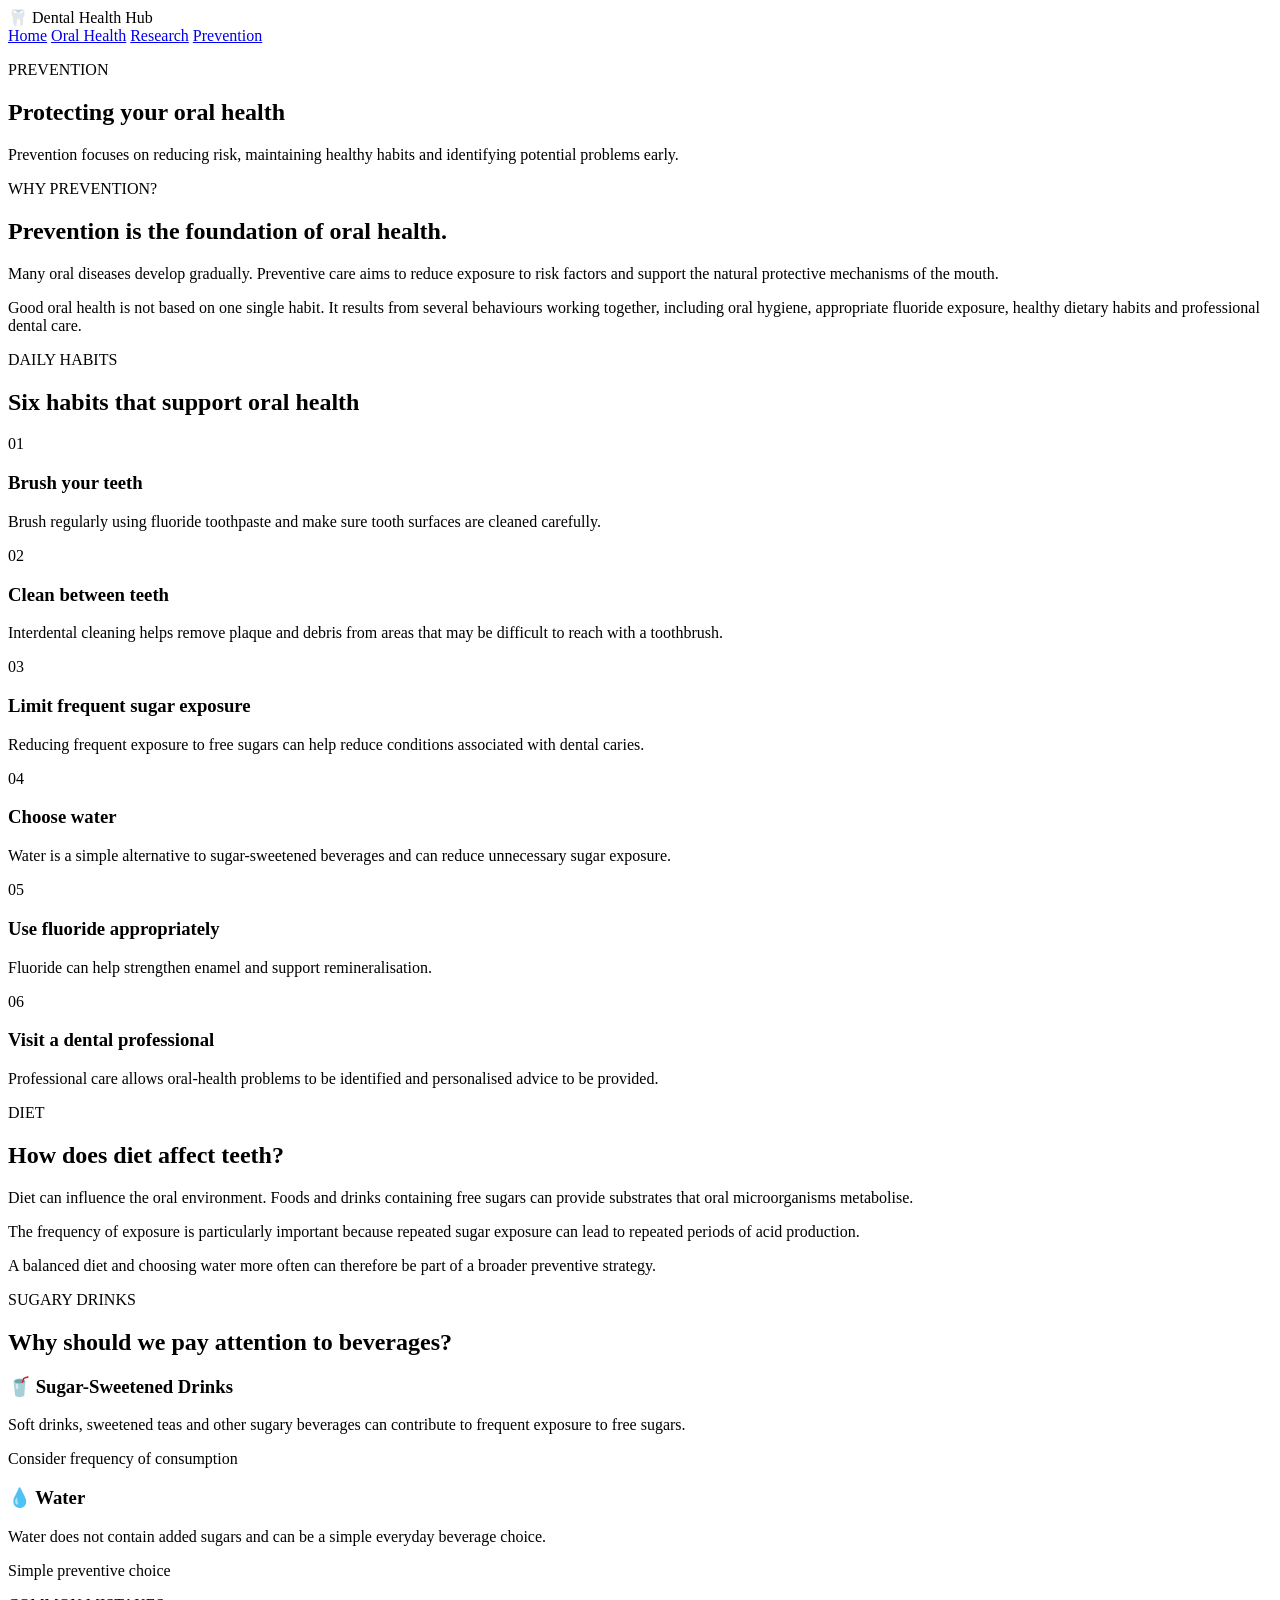
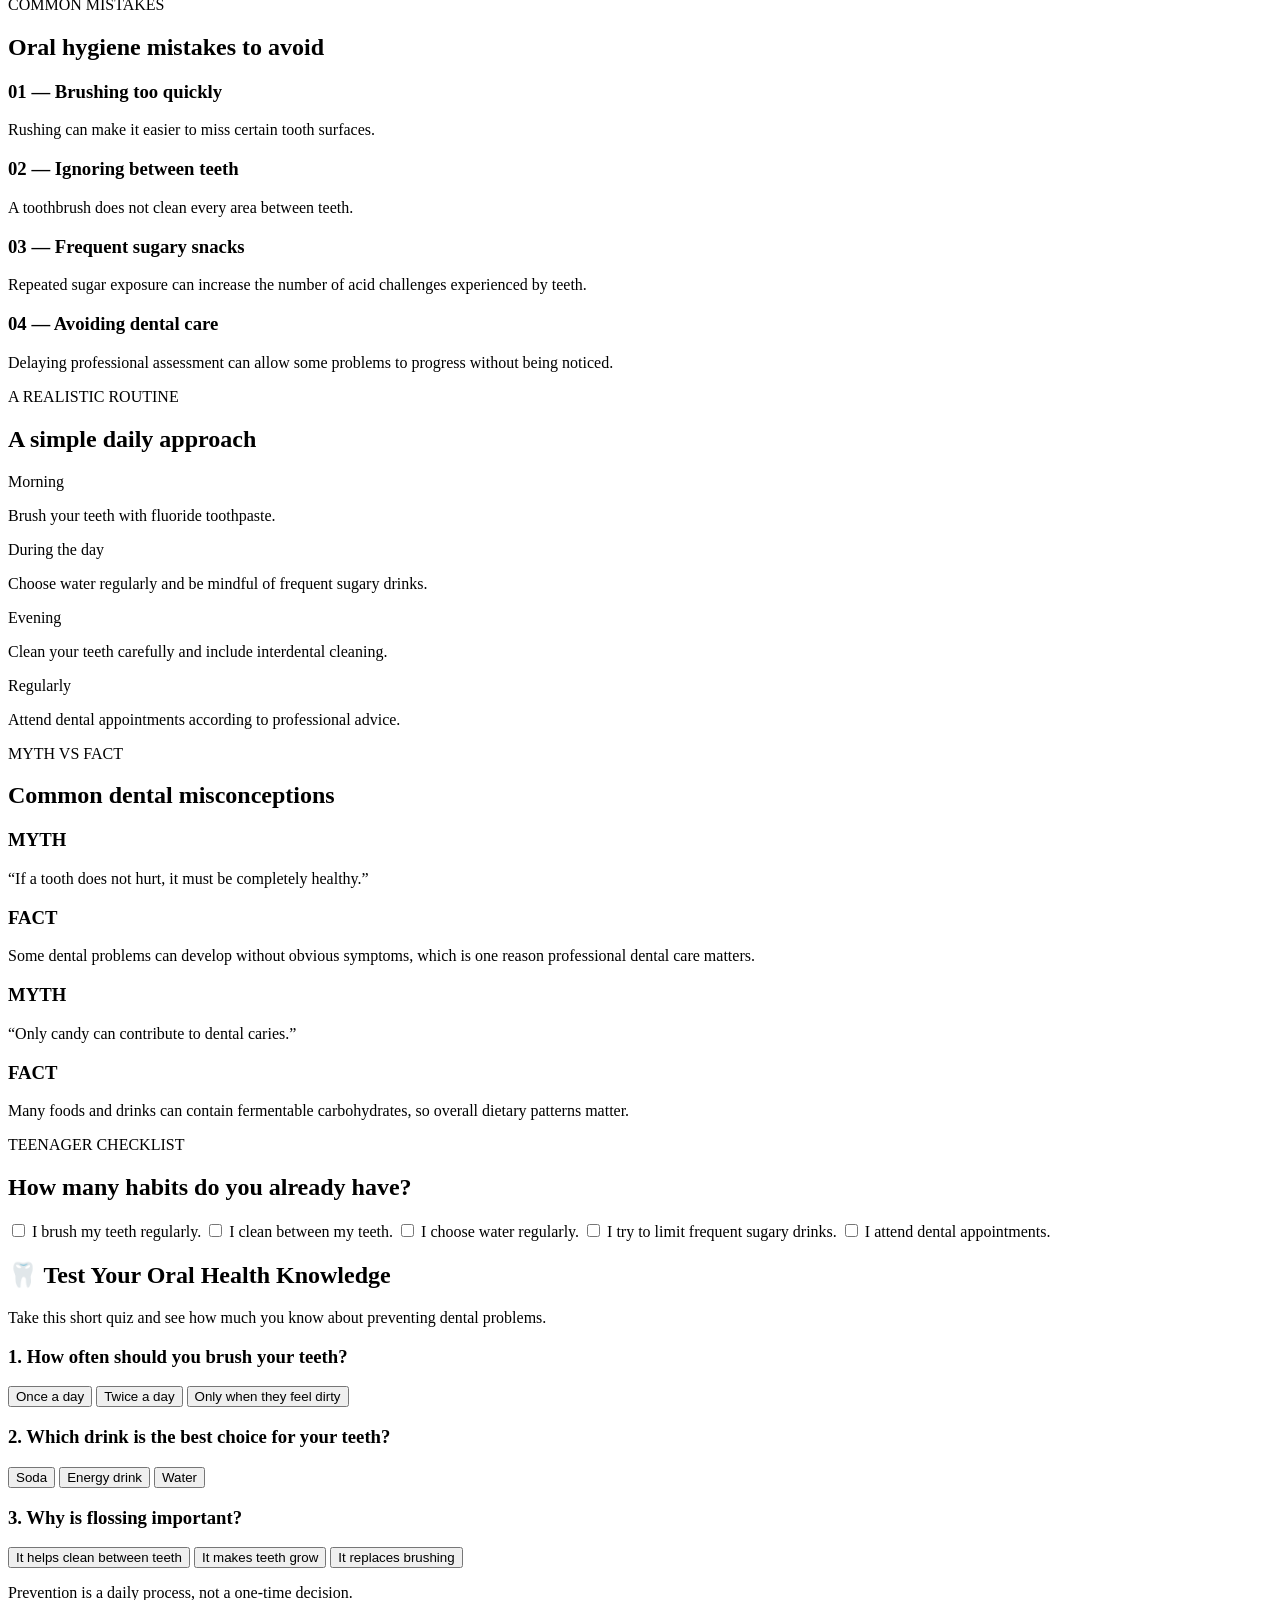
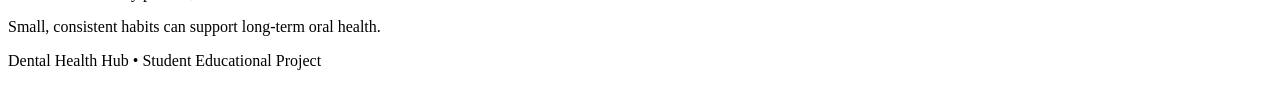
==== prevention.html @ 6875d557 "Add files via upload" ====
<!DOCTYPE html>
<html lang="en">
<head>
    <meta charset="UTF-8">
    <meta name="viewport" content="width=device-width, initial-scale=1.0">
    <title>Prevention | Dental Health Hub</title>
    <link rel="stylesheet" href="styles.css">
</head>
<body>
<header>
    <div class="logo">🦷 Dental Health Hub</div>
    <nav>
        <a href="index.html">Home</a>
        <a href="oral-health.html">Oral Health</a>
        <a href="research.html">Research</a>
        <a href="prevention.html" class="active">Prevention</a>
    </nav>
</header>
<section class="page-hero">
    <p class="small-title">PREVENTION</p>
    <h1>Protecting your oral health</h1>
    <p>
        Prevention focuses on reducing risk, maintaining healthy habits
        and identifying potential problems early.
    </p>
</section>
<section class="section">
    <p class="small-title">WHY PREVENTION?</p>
    <h2>Prevention is the foundation of oral health.</h2>
    <p class="large-text">
        Many oral diseases develop gradually. Preventive care aims to
        reduce exposure to risk factors and support the natural protective
        mechanisms of the mouth.
    </p>
    <p class="large-text">
        Good oral health is not based on one single habit. It results from
        several behaviours working together, including oral hygiene,
        appropriate fluoride exposure, healthy dietary habits and
        professional dental care.
    </p>
</section>
<section class="light-section">
    <p class="small-title">DAILY HABITS</p>
    <h2>Six habits that support oral health</h2>
    <div class="prevention-grid">
        <div class="prevention-card">
            <div class="big-number">01</div>
            <h3>Brush your teeth</h3>
            <p>
                Brush regularly using fluoride toothpaste and make sure
                tooth surfaces are cleaned carefully.
            </p>
        </div>
        <div class="prevention-card">
            <div class="big-number">02</div>
            <h3>Clean between teeth</h3>
            <p>
                Interdental cleaning helps remove plaque and debris from
                areas that may be difficult to reach with a toothbrush.
            </p>
        </div>
        <div class="prevention-card">
            <div class="big-number">03</div>
            <h3>Limit frequent sugar exposure</h3>
            <p>
                Reducing frequent exposure to free sugars can help reduce
                conditions associated with dental caries.
            </p>
        </div>
        <div class="prevention-card">
            <div class="big-number">04</div>
            <h3>Choose water</h3>
            <p>
                Water is a simple alternative to sugar-sweetened beverages
                and can reduce unnecessary sugar exposure.
            </p>
        </div>
        <div class="prevention-card">
            <div class="big-number">05</div>
            <h3>Use fluoride appropriately</h3>
            <p>
                Fluoride can help strengthen enamel and support
                remineralisation.
            </p>
        </div>
        <div class="prevention-card">
            <div class="big-number">06</div>
            <h3>Visit a dental professional</h3>
            <p>
                Professional care allows oral-health problems to be
                identified and personalised advice to be provided.
            </p>
        </div>
    </div>
</section>
<section class="section">
    <div class="two-column">
        <div>
            <p class="small-title">DIET</p>
            <h2>How does diet affect teeth?</h2>
        </div>
        <div>
            <p class="large-text">
                Diet can influence the oral environment. Foods and drinks
                containing free sugars can provide substrates that oral
                microorganisms metabolise.
            </p>
            <p class="large-text">
                The frequency of exposure is particularly important because
                repeated sugar exposure can lead to repeated periods of
                acid production.
            </p>
            <p class="large-text">
                A balanced diet and choosing water more often can therefore
                be part of a broader preventive strategy.
            </p>
        </div>
    </div>
</section>
<section class="light-section">
    <p class="small-title">SUGARY DRINKS</p>
    <h2>Why should we pay attention to beverages?</h2>
    <div class="drink-comparison">
        <div class="drink-card">
            <h3>🥤 Sugar-Sweetened Drinks</h3>
            <p>
                Soft drinks, sweetened teas and other sugary beverages
                can contribute to frequent exposure to free sugars.
            </p>
            <div class="risk">Consider frequency of consumption</div>
        </div>
        <div class="drink-card">
            <h3>💧 Water</h3>
            <p>
                Water does not contain added sugars and can be a simple
                everyday beverage choice.
            </p>
            <div class="safe">Simple preventive choice</div>
        </div>
    </div>
</section>
<section class="section">
    <p class="small-title">COMMON MISTAKES</p>
    <h2>Oral hygiene mistakes to avoid</h2>
    <div class="mistakes">
        <div>
            <h3>01 — Brushing too quickly</h3>
            <p>
                Rushing can make it easier to miss certain tooth surfaces.
            </p>
        </div>
        <div>
            <h3>02 — Ignoring between teeth</h3>
            <p>
                A toothbrush does not clean every area between teeth.
            </p>
        </div>
        <div>
            <h3>03 — Frequent sugary snacks</h3>
            <p>
                Repeated sugar exposure can increase the number of acid
                challenges experienced by teeth.
            </p>
        </div>
        <div>
            <h3>04 — Avoiding dental care</h3>
            <p>
                Delaying professional assessment can allow some problems
                to progress without being noticed.
            </p>
        </div>
    </div>
</section>
<section class="light-section">
    <p class="small-title">A REALISTIC ROUTINE</p>
    <h2>A simple daily approach</h2>
    <div class="routine">
        <div class="routine-item">
            <span>Morning</span>
            <p>Brush your teeth with fluoride toothpaste.</p>
        </div>
        <div class="routine-item">
            <span>During the day</span>
            <p>Choose water regularly and be mindful of frequent sugary drinks.</p>
        </div>
        <div class="routine-item">
            <span>Evening</span>
            <p>Clean your teeth carefully and include interdental cleaning.</p>
        </div>
        <div class="routine-item">
            <span>Regularly</span>
            <p>Attend dental appointments according to professional advice.</p>
        </div>
    </div>
</section>
<section class="section">
    <p class="small-title">MYTH VS FACT</p>
    <h2>Common dental misconceptions</h2>
    <div class="myth-grid">
        <div class="myth">
            <h3>MYTH</h3>
            <p>
                “If a tooth does not hurt, it must be completely healthy.”
            </p>
        </div>
        <div class="fact-box">
            <h3>FACT</h3>
            <p>
                Some dental problems can develop without obvious symptoms,
                which is one reason professional dental care matters.
            </p>
        </div>
        <div class="myth">
            <h3>MYTH</h3>
            <p>
                “Only candy can contribute to dental caries.”
            </p>
        </div>
        <div class="fact-box">
            <h3>FACT</h3>
            <p>
                Many foods and drinks can contain fermentable carbohydrates,
                so overall dietary patterns matter.
            </p>
        </div>
    </div>
</section>
<section class="checklist-section">
    <p class="small-title">TEENAGER CHECKLIST</p>
    <h2>How many habits do you already have?</h2>
    <div class="checklist">
        <label>
            <input type="checkbox">
            I brush my teeth regularly.
        </label>
        <label>
            <input type="checkbox">
            I clean between my teeth.
        </label>
        <label>
            <input type="checkbox">
            I choose water regularly.
        </label>
        <label>
            <input type="checkbox">
            I try to limit frequent sugary drinks.
        </label>
        <label>
            <input type="checkbox">
            I attend dental appointments.
        </label>
    </div>
</section>
<section class="quiz-section">
    <h2>🦷 Test Your Oral Health Knowledge</h2>
    <p>Take this short quiz and see how much you know about preventing dental problems.</p>

    <div class="quiz-question">
        <h3>1. How often should you brush your teeth?</h3>

        <button onclick="checkAnswer(1, 'wrong')">Once a day</button>
        <button onclick="checkAnswer(1, 'correct')">Twice a day</button>
        <button onclick="checkAnswer(1, 'wrong')">Only when they feel dirty</button>

        <p id="result1"></p>
    </div>

    <div class="quiz-question">
        <h3>2. Which drink is the best choice for your teeth?</h3>

        <button onclick="checkAnswer(2, 'wrong')">Soda</button>
        <button onclick="checkAnswer(2, 'wrong')">Energy drink</button>
        <button onclick="checkAnswer(2, 'correct')">Water</button>

        <p id="result2"></p>
    </div>

    <div class="quiz-question">
        <h3>3. Why is flossing important?</h3>

        <button onclick="checkAnswer(3, 'correct')">It helps clean between teeth</button>
        <button onclick="checkAnswer(3, 'wrong')">It makes teeth grow</button>
        <button onclick="checkAnswer(3, 'wrong')">It replaces brushing</button>

        <p id="result3"></p>
    </div>
</section>
<section class="quote-section">
    <div class="quote">
        Prevention is a daily process, not a one-time decision.
    </div>
    <p>
        Small, consistent habits can support long-term oral health.
    </p>
</section>
    
</section>
<footer>
    <p>Dental Health Hub • Student Educational Project</p>
</footer>
<script src="script.js"></script>
</body>
</html>
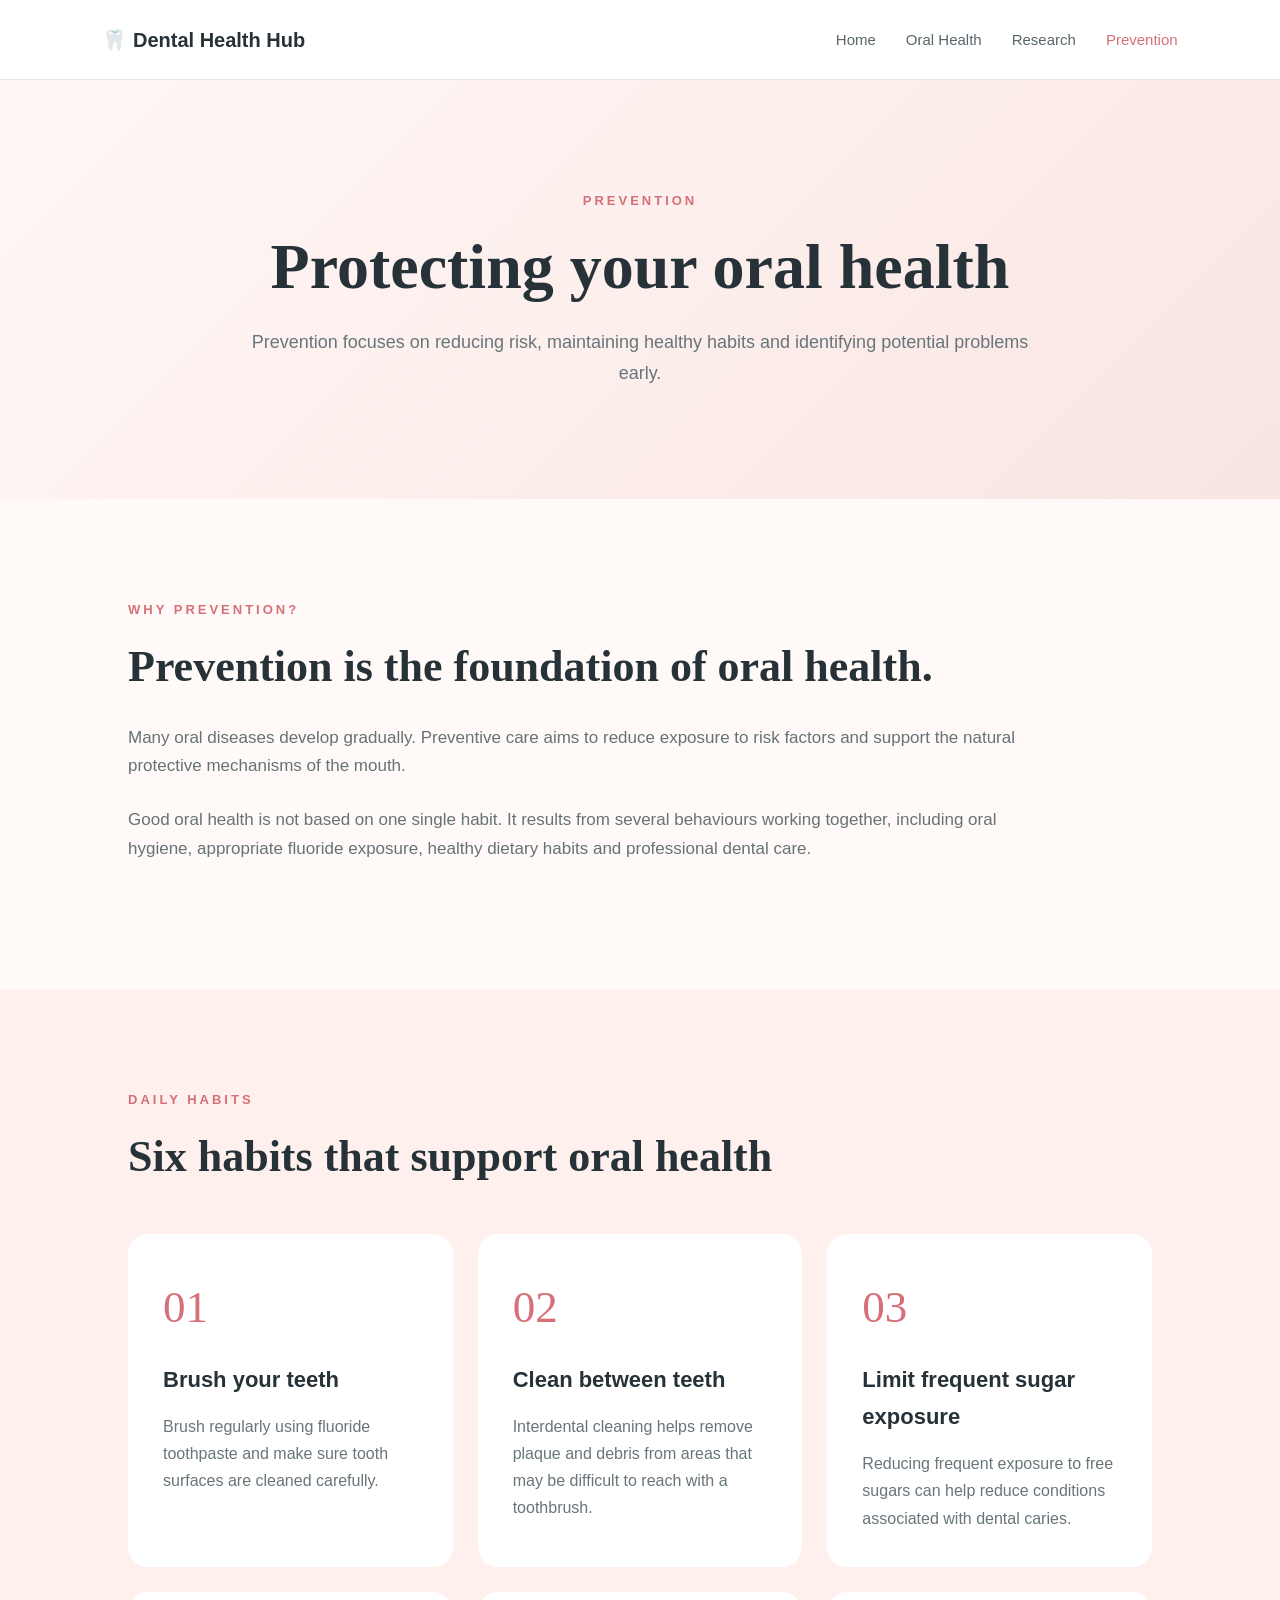
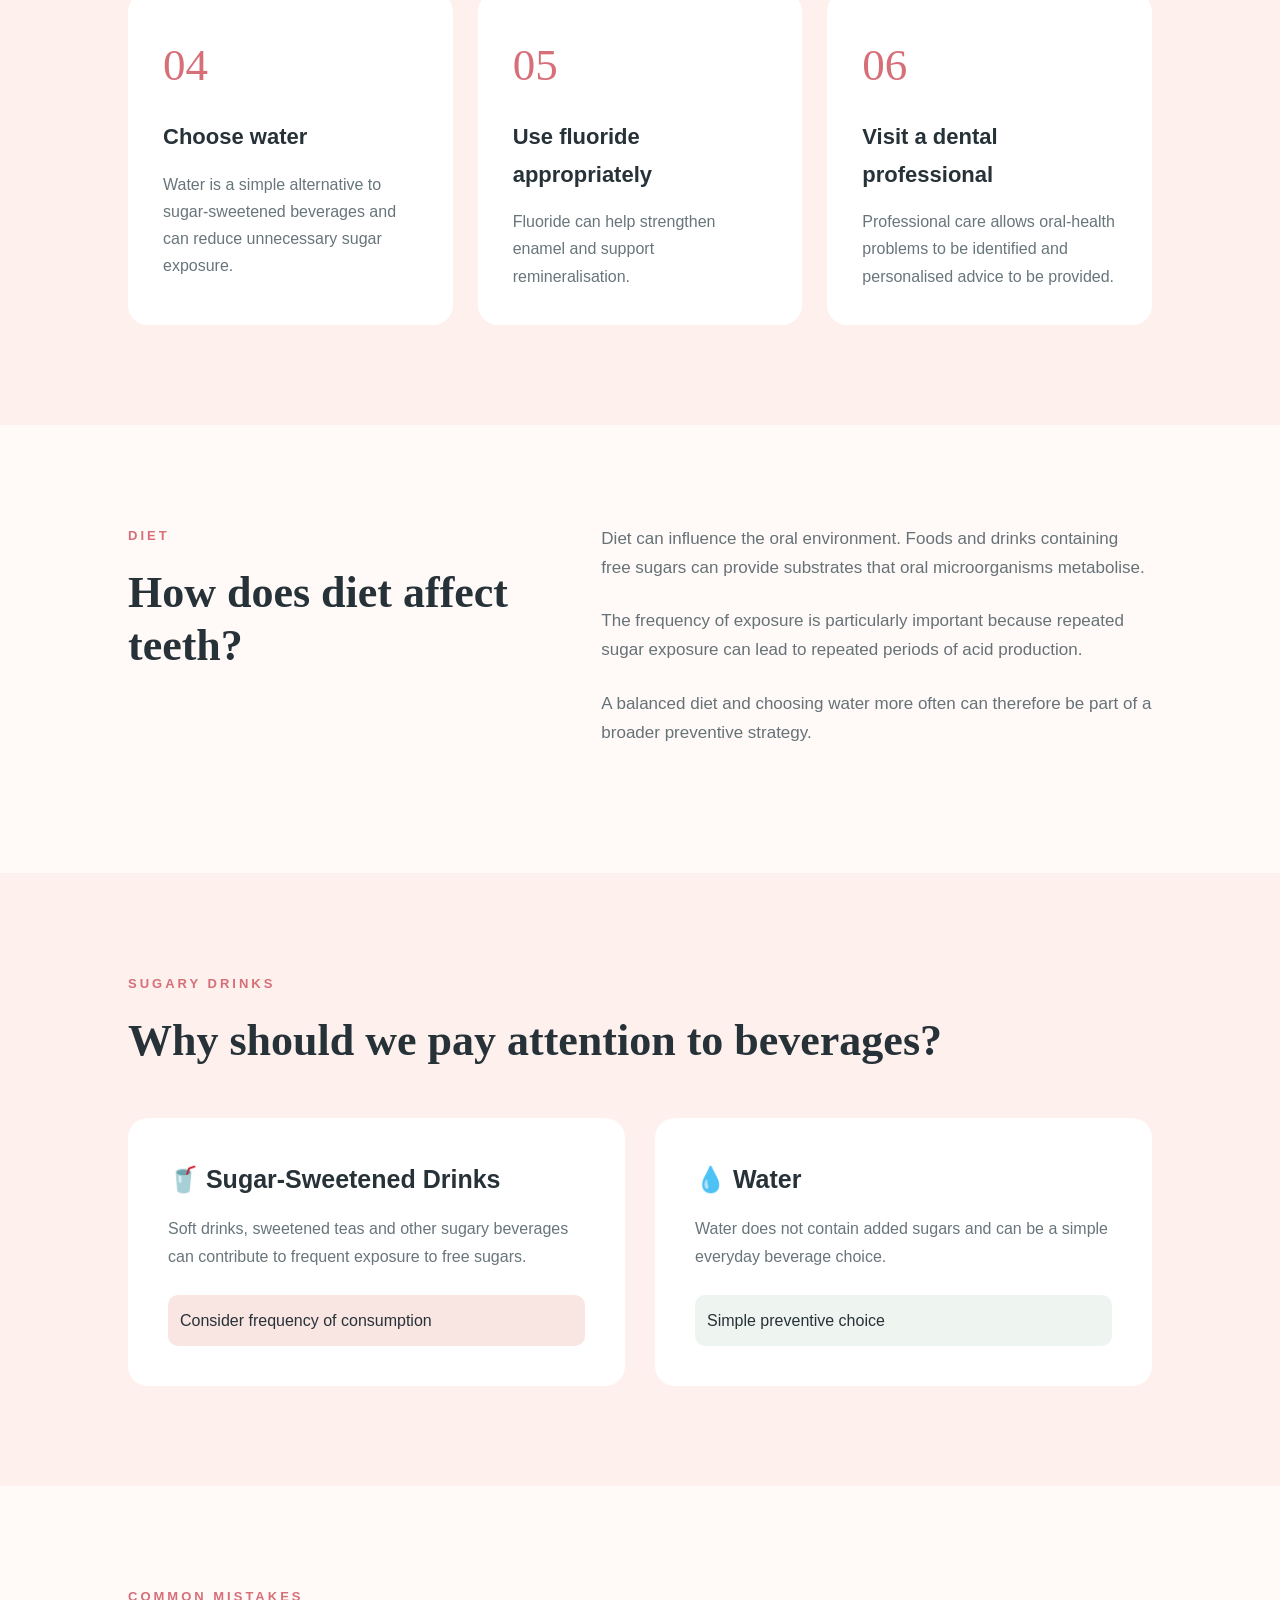
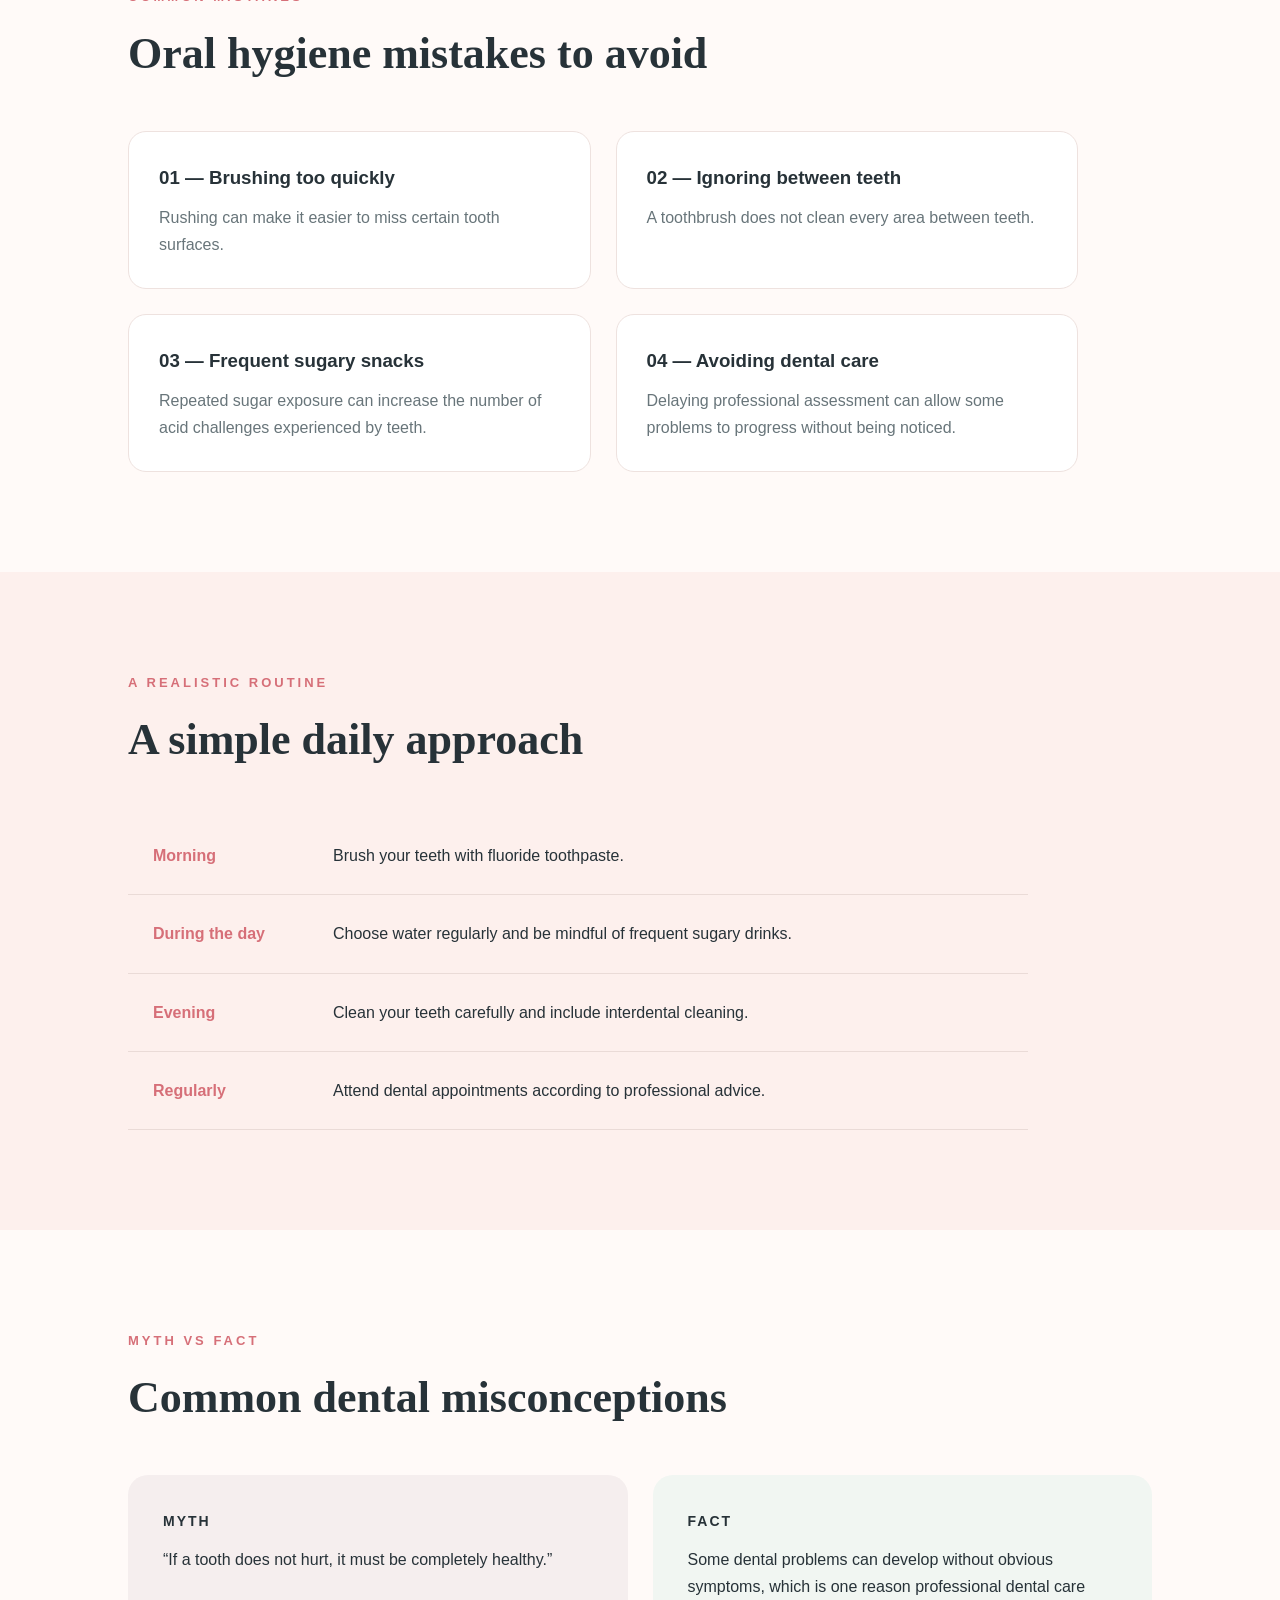
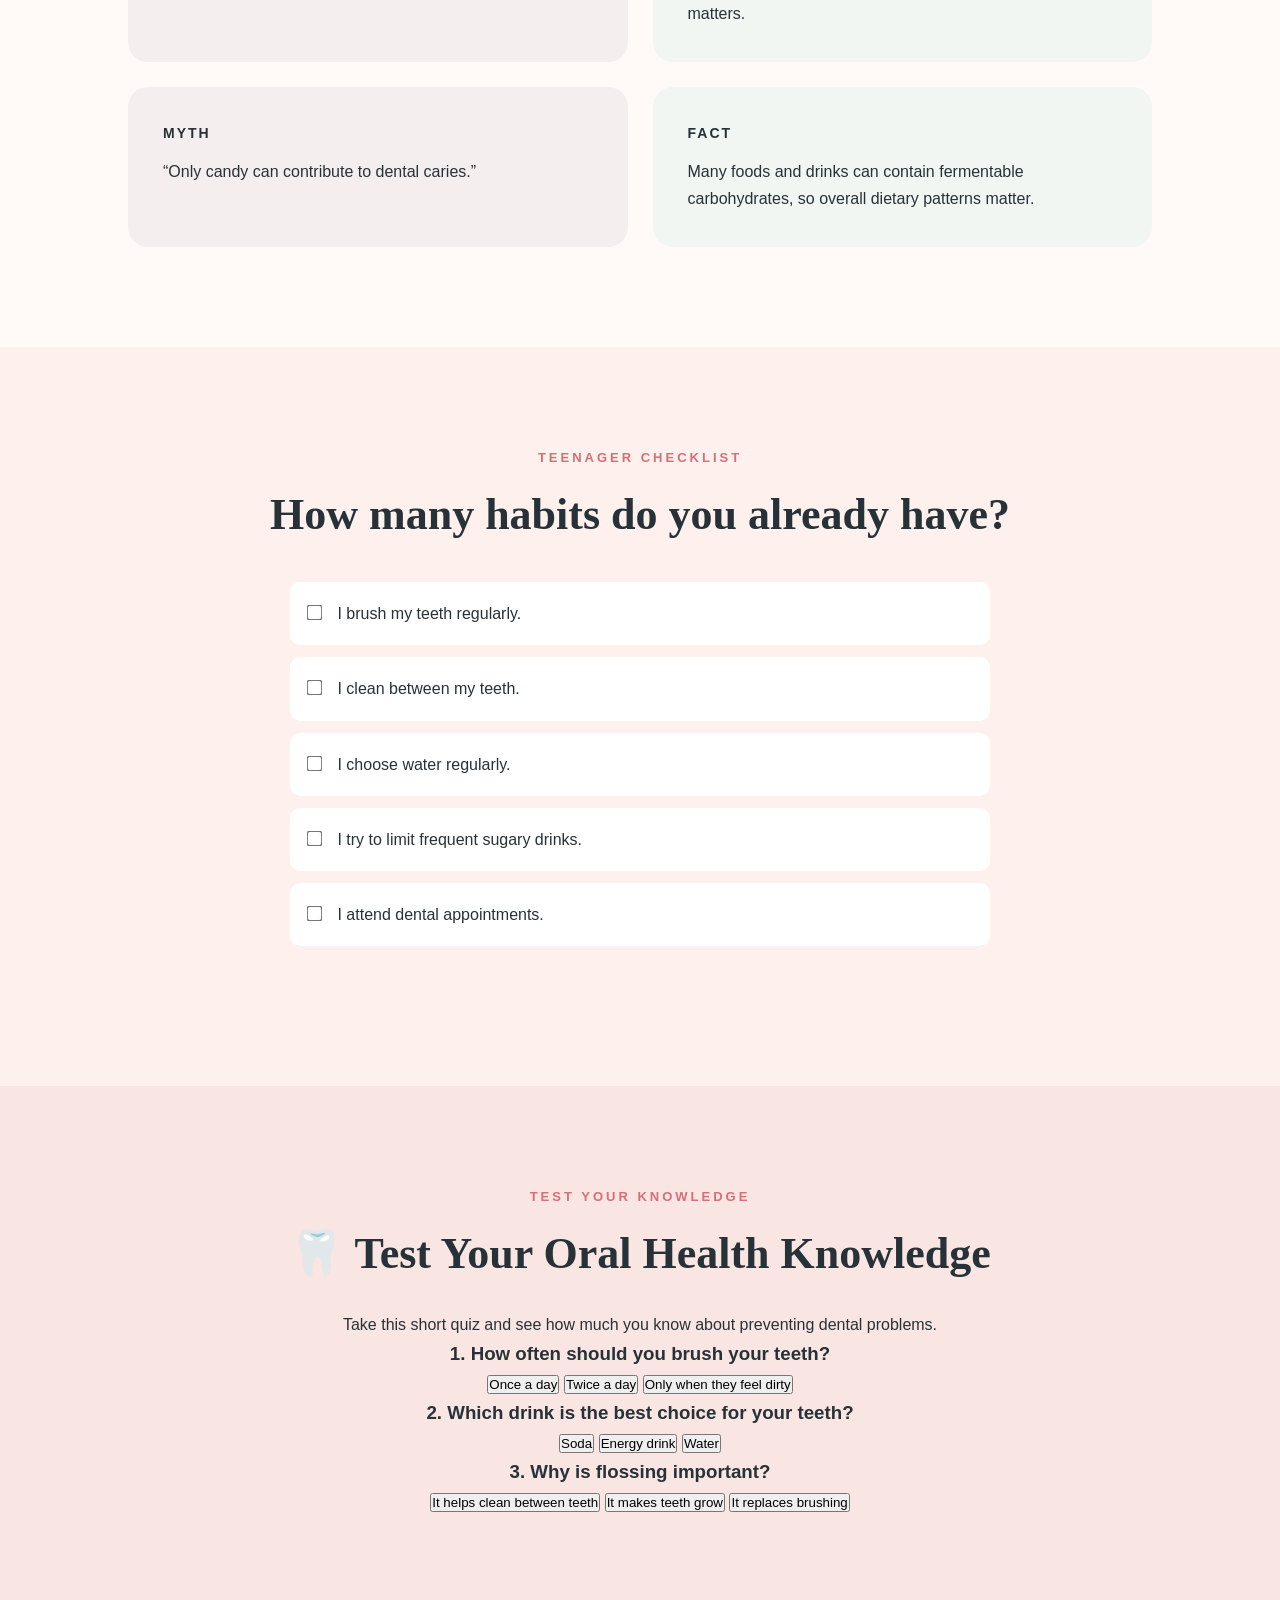
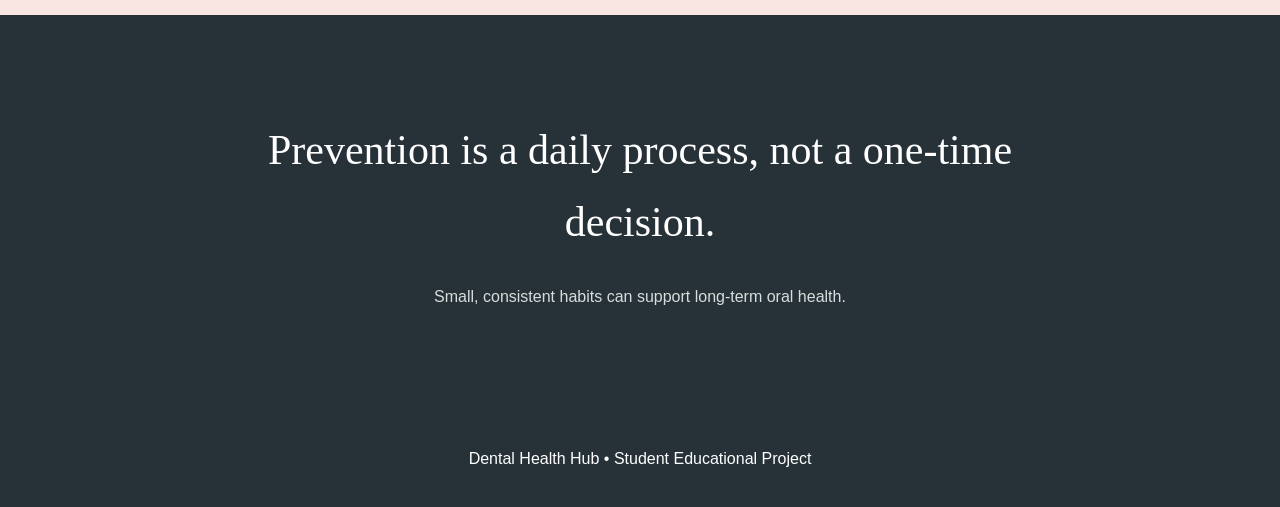
==== commit 27f093a5: "Update prevention.html" ====
--- a/prevention.html
+++ b/prevention.html
@@ -6,9 +6,12 @@
     <title>Prevention | Dental Health Hub</title>
     <link rel="stylesheet" href="styles.css">
 </head>
+
 <body>
+
 <header>
     <div class="logo">🦷 Dental Health Hub</div>
+
     <nav>
         <a href="index.html">Home</a>
         <a href="oral-health.html">Oral Health</a>
@@ -16,6 +19,7 @@
         <a href="prevention.html" class="active">Prevention</a>
     </nav>
 </header>
+
 <section class="page-hero">
     <p class="small-title">PREVENTION</p>
     <h1>Protecting your oral health</h1>
@@ -24,14 +28,17 @@
         and identifying potential problems early.
     </p>
 </section>
+
 <section class="section">
     <p class="small-title">WHY PREVENTION?</p>
     <h2>Prevention is the foundation of oral health.</h2>
+
     <p class="large-text">
         Many oral diseases develop gradually. Preventive care aims to
         reduce exposure to risk factors and support the natural protective
         mechanisms of the mouth.
     </p>
+
     <p class="large-text">
         Good oral health is not based on one single habit. It results from
         several behaviours working together, including oral hygiene,
@@ -39,10 +46,13 @@
         professional dental care.
     </p>
 </section>
+
 <section class="light-section">
     <p class="small-title">DAILY HABITS</p>
     <h2>Six habits that support oral health</h2>
+
     <div class="prevention-grid">
+
         <div class="prevention-card">
             <div class="big-number">01</div>
             <h3>Brush your teeth</h3>
@@ -51,6 +61,7 @@
                 tooth surfaces are cleaned carefully.
             </p>
         </div>
+
         <div class="prevention-card">
             <div class="big-number">02</div>
             <h3>Clean between teeth</h3>
@@ -59,6 +70,7 @@
                 areas that may be difficult to reach with a toothbrush.
             </p>
         </div>
+
         <div class="prevention-card">
             <div class="big-number">03</div>
             <h3>Limit frequent sugar exposure</h3>
@@ -67,6 +79,7 @@
                 conditions associated with dental caries.
             </p>
         </div>
+
         <div class="prevention-card">
             <div class="big-number">04</div>
             <h3>Choose water</h3>
@@ -75,6 +88,7 @@
                 and can reduce unnecessary sugar exposure.
             </p>
         </div>
+
         <div class="prevention-card">
             <div class="big-number">05</div>
             <h3>Use fluoride appropriately</h3>
@@ -83,6 +97,7 @@
                 remineralisation.
             </p>
         </div>
+
         <div class="prevention-card">
             <div class="big-number">06</div>
             <h3>Visit a dental professional</h3>
@@ -91,70 +106,102 @@
                 identified and personalised advice to be provided.
             </p>
         </div>
-    </div>
-</section>
+
+    </div>
+</section>
+
 <section class="section">
+
     <div class="two-column">
+
         <div>
             <p class="small-title">DIET</p>
             <h2>How does diet affect teeth?</h2>
         </div>
-        <div>
+
+        <div>
+
             <p class="large-text">
                 Diet can influence the oral environment. Foods and drinks
                 containing free sugars can provide substrates that oral
                 microorganisms metabolise.
             </p>
+
             <p class="large-text">
                 The frequency of exposure is particularly important because
                 repeated sugar exposure can lead to repeated periods of
                 acid production.
             </p>
+
             <p class="large-text">
                 A balanced diet and choosing water more often can therefore
                 be part of a broader preventive strategy.
             </p>
-        </div>
-    </div>
-</section>
+
+        </div>
+
+    </div>
+
+</section>
+
 <section class="light-section">
+
     <p class="small-title">SUGARY DRINKS</p>
     <h2>Why should we pay attention to beverages?</h2>
+
     <div class="drink-comparison">
+
         <div class="drink-card">
             <h3>🥤 Sugar-Sweetened Drinks</h3>
+
             <p>
                 Soft drinks, sweetened teas and other sugary beverages
                 can contribute to frequent exposure to free sugars.
             </p>
-            <div class="risk">Consider frequency of consumption</div>
-        </div>
+
+            <div class="risk">
+                Consider frequency of consumption
+            </div>
+        </div>
+
         <div class="drink-card">
             <h3>💧 Water</h3>
+
             <p>
                 Water does not contain added sugars and can be a simple
                 everyday beverage choice.
             </p>
-            <div class="safe">Simple preventive choice</div>
-        </div>
-    </div>
-</section>
+
+            <div class="safe">
+                Simple preventive choice
+            </div>
+        </div>
+
+    </div>
+
+</section>
+
 <section class="section">
+
     <p class="small-title">COMMON MISTAKES</p>
     <h2>Oral hygiene mistakes to avoid</h2>
+
     <div class="mistakes">
+
         <div>
             <h3>01 — Brushing too quickly</h3>
             <p>
                 Rushing can make it easier to miss certain tooth surfaces.
             </p>
         </div>
+
         <div>
             <h3>02 — Ignoring between teeth</h3>
             <p>
                 A toothbrush does not clean every area between teeth.
             </p>
         </div>
+
         <div>
             <h3>03 — Frequent sugary snacks</h3>
             <p>
@@ -162,6 +209,7 @@
                 challenges experienced by teeth.
             </p>
         </div>
+
         <div>
             <h3>04 — Avoiding dental care</h3>
             <p>
@@ -169,40 +217,63 @@
                 to progress without being noticed.
             </p>
         </div>
-    </div>
-</section>
+
+    </div>
+
+</section>
+
 <section class="light-section">
+
     <p class="small-title">A REALISTIC ROUTINE</p>
     <h2>A simple daily approach</h2>
+
     <div class="routine">
+
         <div class="routine-item">
             <span>Morning</span>
             <p>Brush your teeth with fluoride toothpaste.</p>
         </div>
+
         <div class="routine-item">
             <span>During the day</span>
-            <p>Choose water regularly and be mindful of frequent sugary drinks.</p>
-        </div>
+            <p>
+                Choose water regularly and be mindful of frequent
+                sugary drinks.
+            </p>
+        </div>
+
         <div class="routine-item">
             <span>Evening</span>
-            <p>Clean your teeth carefully and include interdental cleaning.</p>
-        </div>
+            <p>
+                Clean your teeth carefully and include interdental cleaning.
+            </p>
+        </div>
+
         <div class="routine-item">
             <span>Regularly</span>
-            <p>Attend dental appointments according to professional advice.</p>
-        </div>
-    </div>
-</section>
+            <p>
+                Attend dental appointments according to professional advice.
+            </p>
+        </div>
+
+    </div>
+
+</section>
+
 <section class="section">
+
     <p class="small-title">MYTH VS FACT</p>
     <h2>Common dental misconceptions</h2>
+
     <div class="myth-grid">
+
         <div class="myth">
             <h3>MYTH</h3>
             <p>
                 “If a tooth does not hurt, it must be completely healthy.”
             </p>
         </div>
+
         <div class="fact-box">
             <h3>FACT</h3>
             <p>
@@ -210,12 +281,14 @@
                 which is one reason professional dental care matters.
             </p>
         </div>
+
         <div class="myth">
             <h3>MYTH</h3>
             <p>
                 “Only candy can contribute to dental caries.”
             </p>
         </div>
+
         <div class="fact-box">
             <h3>FACT</h3>
             <p>
@@ -223,81 +296,147 @@
                 so overall dietary patterns matter.
             </p>
         </div>
-    </div>
-</section>
+
+    </div>
+
+</section>
+
 <section class="checklist-section">
+
     <p class="small-title">TEENAGER CHECKLIST</p>
     <h2>How many habits do you already have?</h2>
+
     <div class="checklist">
+
         <label>
             <input type="checkbox">
             I brush my teeth regularly.
         </label>
+
         <label>
             <input type="checkbox">
             I clean between my teeth.
         </label>
+
         <label>
             <input type="checkbox">
             I choose water regularly.
         </label>
+
         <label>
             <input type="checkbox">
             I try to limit frequent sugary drinks.
         </label>
+
         <label>
             <input type="checkbox">
             I attend dental appointments.
         </label>
-    </div>
-</section>
+
+    </div>
+
+</section>
+
+<!-- QUIZ -->
+
 <section class="quiz-section">
+
+    <p class="small-title">TEST YOUR KNOWLEDGE</p>
+
     <h2>🦷 Test Your Oral Health Knowledge</h2>
-    <p>Take this short quiz and see how much you know about preventing dental problems.</p>
+
+    <p>
+        Take this short quiz and see how much you know about
+        preventing dental problems.
+    </p>
+
+    <!-- Question 1 -->
 
     <div class="quiz-question">
+
         <h3>1. How often should you brush your teeth?</h3>
 
-        <button onclick="checkAnswer(1, 'wrong')">Once a day</button>
-        <button onclick="checkAnswer(1, 'correct')">Twice a day</button>
-        <button onclick="checkAnswer(1, 'wrong')">Only when they feel dirty</button>
+        <button onclick="checkAnswer(this, false)">
+            Once a day
+        </button>
+
+        <button onclick="checkAnswer(this, true)">
+            Twice a day
+        </button>
+
+        <button onclick="checkAnswer(this, false)">
+            Only when they feel dirty
+        </button>
 
         <p id="result1"></p>
-    </div>
+
+    </div>
+
+    <!-- Question 2 -->
 
     <div class="quiz-question">
+
         <h3>2. Which drink is the best choice for your teeth?</h3>
 
-        <button onclick="checkAnswer(2, 'wrong')">Soda</button>
-        <button onclick="checkAnswer(2, 'wrong')">Energy drink</button>
-        <button onclick="checkAnswer(2, 'correct')">Water</button>
+        <button onclick="checkAnswer(this, false)">
+            Soda
+        </button>
+
+        <button onclick="checkAnswer(this, false)">
+            Energy drink
+        </button>
+
+        <button onclick="checkAnswer(this, true)">
+            Water
+        </button>
 
         <p id="result2"></p>
-    </div>
+
+    </div>
+
+    <!-- Question 3 -->
 
     <div class="quiz-question">
+
         <h3>3. Why is flossing important?</h3>
 
-        <button onclick="checkAnswer(3, 'correct')">It helps clean between teeth</button>
-        <button onclick="checkAnswer(3, 'wrong')">It makes teeth grow</button>
-        <button onclick="checkAnswer(3, 'wrong')">It replaces brushing</button>
+        <button onclick="checkAnswer(this, true)">
+            It helps clean between teeth
+        </button>
+
+        <button onclick="checkAnswer(this, false)">
+            It makes teeth grow
+        </button>
+
+        <button onclick="checkAnswer(this, false)">
+            It replaces brushing
+        </button>
 
         <p id="result3"></p>
-    </div>
-</section>
+
+    </div>
+
+</section>
+
 <section class="quote-section">
+
     <div class="quote">
         Prevention is a daily process, not a one-time decision.
     </div>
+
     <p>
         Small, consistent habits can support long-term oral health.
     </p>
-</section>
-    
-</section>
+
+</section>
+
 <footer>
-    <p>Dental Health Hub • Student Educational Project</p>
+    <p>
+        Dental Health Hub • Student Educational Project
+    </p>
 </footer>
+
 <script src="script.js"></script>
+
 </body>
-</html>+</html>
--- a/styles.css
+++ b/styles.css
@@ -0,0 +1,757 @@
+@import url('https://fonts.googleapis.com/css2?family=DM+Sans:wght@400;500;600;700&family=Playfair+Display:wght@500;600;700&display=swap');
+* {
+    margin: 0;
+    padding: 0;
+    box-sizing: border-box;
+}
+html {
+    scroll-behavior: smooth;
+}
+body {
+    font-family: "DM Sans", sans-serif;
+    background: #fffaf8;
+    color: #273238;
+    line-height: 1.7;
+}
+header {
+    min-height: 80px;
+    display: flex;
+    justify-content: space-between;
+    align-items: center;
+    padding: 0 8%;
+    background: white;
+    border-bottom: 1px solid #eee2df;
+    position: sticky;
+    top: 0;
+    z-index: 100;
+}
+.logo {
+    font-size: 20px;
+    font-weight: 700;
+}
+nav {
+    display: flex;
+    gap: 30px;
+}
+nav a {
+    text-decoration: none;
+    color: #59666b;
+    font-size: 15px;
+    transition: 0.3s;
+}
+nav a:hover,
+nav a.active {
+    color: #d66f78;
+}
+.hero {
+    min-height: 650px;
+    padding: 100px 10%;
+    display: flex;
+    align-items: center;
+    justify-content: space-between;
+    gap: 50px;
+    background: linear-gradient(135deg, #fff8f6, #f9e5e2);
+}
+.hero-text {
+    max-width: 680px;
+}
+.small-title {
+    color: #d66f78;
+    font-size: 13px;
+    letter-spacing: 3px;
+    font-weight: 700;
+    margin-bottom: 20px;
+}
+h1 {
+    font-family: "Playfair Display", serif;
+    font-size: 64px;
+    line-height: 1.1;
+    margin-bottom: 25px;
+}
+h2 {
+    font-family: "Playfair Display", serif;
+    font-size: 44px;
+    line-height: 1.2;
+    margin-bottom: 30px;
+}
+.hero-text > p:not(.small-title) {
+    font-size: 18px;
+    color: #667277;
+    margin-bottom: 35px;
+}
+.button {
+    display: inline-block;
+    background: #d66f78;
+    color: white;
+    text-decoration: none;
+    padding: 15px 27px;
+    border-radius: 30px;
+    font-weight: 600;
+    transition: 0.3s;
+}
+.button:hover {
+    transform: translateY(-3px);
+}
+.tooth {
+    width: 320px;
+    height: 320px;
+    border-radius: 50%;
+    background: white;
+    display: flex;
+    justify-content: center;
+    align-items: center;
+    font-size: 150px;
+    box-shadow: 0 25px 70px rgba(80, 50, 50, 0.12);
+}
+.section {
+    padding: 100px 10%;
+    max-width: 1400px;
+    margin: auto;
+}
+.light-section {
+    padding: 100px 10%;
+    background: #fdf0ed;
+}
+.large-text {
+    color: #667277;
+    font-size: 17px;
+    max-width: 900px;
+    margin-bottom: 25px;
+}
+.page-hero {
+    padding: 110px 10%;
+    text-align: center;
+    background: linear-gradient(135deg, #fff8f6, #f9e5e2);
+}
+.page-hero h1 {
+    max-width: 1000px;
+    margin: auto auto 25px;
+}
+.page-hero > p:last-child {
+    max-width: 800px;
+    margin: auto;
+    color: #68757a;
+    font-size: 18px;
+}
+.cards {
+    display: grid;
+    grid-template-columns: repeat(2, 1fr);
+    gap: 25px;
+    margin-top: 50px;
+}
+.card {
+    background: white;
+    padding: 35px;
+    border-radius: 20px;
+    border: 1px solid #eee2df;
+    transition: 0.3s;
+}
+.card:hover {
+    transform: translateY(-6px);
+    box-shadow: 0 15px 40px rgba(90, 50, 50, 0.08);
+}
+.card span {
+    color: #d66f78;
+    font-weight: 700;
+}
+.card h3 {
+    font-size: 23px;
+    margin: 12px 0;
+}
+.card p {
+    color: #68757a;
+}
+.two-column {
+    display: grid;
+    grid-template-columns: 1fr 1.4fr;
+    gap: 80px;
+    align-items: start;
+}
+.stats-section {
+    display: grid;
+    grid-template-columns: repeat(4, 1fr);
+    background: #273238;
+    color: white;
+    padding: 70px 10%;
+    text-align: center;
+    gap: 30px;
+}
+.stat {
+    display: flex;
+    flex-direction: column;
+    gap: 8px;
+}
+.stat strong {
+    font-size: 35px;
+}
+.stat span {
+    font-size: 20px;
+    font-weight: 700;
+}
+.stat p {
+    color: #ccd4d5;
+}
+.timeline {
+    display: grid;
+    grid-template-columns: repeat(4, 1fr);
+    gap: 20px;
+    margin-top: 50px;
+}
+.timeline-item {
+    border-top: 3px solid #d66f78;
+    padding: 25px 10px;
+}
+.timeline-item span {
+    color: #d66f78;
+    font-weight: 700;
+}
+.timeline-item h3 {
+    margin: 15px 0 10px;
+}
+.timeline-item p {
+    color: #68757a;
+}
+.fact-grid {
+    display: grid;
+    grid-template-columns: repeat(4, 1fr);
+    gap: 20px;
+    margin-top: 50px;
+}
+.fact {
+    background: white;
+    padding: 30px;
+    border-radius: 18px;
+}
+.fact h3 {
+    font-size: 30px;
+    color: #d66f78;
+}
+.fact p {
+    color: #68757a;
+}
+.quote-section {
+    padding: 100px 10%;
+    text-align: center;
+    background: #273238;
+    color: white;
+}
+.quote {
+    font-family: "Playfair Display", serif;
+    font-size: 42px;
+    max-width: 850px;
+    margin: auto auto 25px;
+}
+.quote-section p {
+    color: #d7dddd;
+}
+.anatomy-grid {
+    display: grid;
+    grid-template-columns: repeat(3, 1fr);
+    gap: 25px;
+    margin-top: 50px;
+}
+.anatomy-card {
+    background: white;
+    padding: 35px;
+    border-radius: 20px;
+    border: 1px solid #eee2df;
+}
+.anatomy-icon {
+    font-family: "Playfair Display", serif;
+    font-size: 38px;
+    color: #d66f78;
+}
+.anatomy-card h3 {
+    font-size: 23px;
+    margin: 12px 0;
+}
+.anatomy-card p {
+    color: #68757a;
+}
+.disease {
+    display: grid;
+    grid-template-columns: 90px 1fr;
+    gap: 30px;
+    max-width: 1000px;
+    margin: 45px auto;
+    padding: 40px;
+    background: white;
+    border-radius: 20px;
+    border: 1px solid #eee2df;
+}
+.disease-number {
+    font-family: "Playfair Display", serif;
+    color: #d66f78;
+    font-size: 40px;
+}
+.disease h3 {
+    font-size: 28px;
+    margin-bottom: 15px;
+}
+.disease p {
+    color: #68757a;
+    margin-bottom: 15px;
+}
+.process-box {
+    max-width: 900px;
+    margin: 50px auto;
+    background: white;
+    padding: 35px;
+    border-radius: 20px;
+    display: grid;
+    grid-template-columns: repeat(4, 1fr);
+    text-align: center;
+    gap: 15px;
+}
+.process-box div {
+    display: flex;
+    flex-direction: column;
+    gap: 15px;
+}
+.process-box span {
+    color: #d66f78;
+    font-size: 25px;
+}
+.quiz-section {
+    padding: 100px 10%;
+    text-align: center;
+    background: #f9e5e2;
+}
+.quiz {
+    max-width: 700px;
+    margin: 40px auto 0;
+    padding: 40px;
+    background: white;
+    border-radius: 20px;
+}
+.quiz button {
+    display: block;
+    width: 100%;
+    padding: 15px;
+    margin: 12px 0;
+    background: #fffaf8;
+    border: 1px solid #eadbd7;
+    border-radius: 10px;
+    cursor: pointer;
+    font-size: 16px;
+}
+.quiz button:hover {
+    border-color: #d66f78;
+}
+#quiz-result {
+    margin-top: 20px;
+    font-weight: 700;
+}
+.check-list {
+    max-width: 800px;
+    margin-top: 40px;
+}
+.check-list p {
+    padding: 15px 20px;
+    margin-bottom: 12px;
+    background: #fdf0ed;
+    border-radius: 10px;
+}
+.research-question {
+    max-width: 1000px;
+    margin: auto;
+    padding: 65px;
+    background: white;
+    border-radius: 25px;
+    text-align: center;
+    border: 1px solid #eee2df;
+}
+.research-question h2 {
+    font-size: 38px;
+}
+.highlight-box {
+    max-width: 950px;
+    margin: 40px 0;
+    padding: 35px;
+    background: #f9e5e2;
+    border-left: 5px solid #d66f78;
+    border-radius: 10px;
+}
+.highlight-box p {
+    font-size: 19px;
+}
+.steps {
+    display: grid;
+    grid-template-columns: repeat(2, 1fr);
+    gap: 25px;
+    margin-top: 50px;
+}
+.step {
+    background: white;
+    padding: 35px;
+    border-radius: 20px;
+}
+.step span {
+    color: #d66f78;
+    font-weight: 700;
+}
+.step h3 {
+    font-size: 24px;
+    margin: 12px 0;
+}
+.step p {
+    color: #68757a;
+}
+.research-table {
+    max-width: 1000px;
+    margin-top: 45px;
+    border-radius: 15px;
+    overflow: hidden;
+    border: 1px solid #eadbd7;
+}
+.table-row {
+    display: grid;
+    grid-template-columns: 1fr 2fr;
+}
+.table-row div {
+    padding: 20px;
+    background: white;
+    border-bottom: 1px solid #eee2df;
+}
+.table-header div {
+    background: #273238;
+    color: white;
+    font-weight: 700;
+}
+.data-placeholder {
+    max-width: 800px;
+    margin: 45px auto;
+    padding: 60px;
+    background: white;
+    border: 2px dashed #d9aaa6;
+    border-radius: 20px;
+    text-align: center;
+}
+.data-icon {
+    font-size: 55px;
+    margin-bottom: 20px;
+}
+.data-placeholder h3 {
+    margin-bottom: 15px;
+}
+.data-placeholder p {
+    color: #68757a;
+}
+.prevention-grid {
+    display: grid;
+    grid-template-columns: repeat(3, 1fr);
+    gap: 25px;
+    margin-top: 50px;
+}
+.prevention-card {
+    background: white;
+    padding: 35px;
+    border-radius: 20px;
+    min-height: 280px;
+    transition: 0.3s;
+}
+.prevention-card:hover {
+    transform: translateY(-6px);
+    box-shadow: 0 15px 40px rgba(90, 50, 50, 0.08);
+}
+.big-number {
+    font-family: "Playfair Display", serif;
+    font-size: 45px;
+    color: #d66f78;
+}
+.prevention-card h3 {
+    font-size: 22px;
+    margin: 15px 0;
+}
+.prevention-card p {
+    color: #68757a;
+}
+.drink-comparison {
+    display: grid;
+    grid-template-columns: 1fr 1fr;
+    gap: 30px;
+    margin-top: 50px;
+}
+.drink-card {
+    padding: 40px;
+    background: white;
+    border-radius: 20px;
+}
+.drink-card h3 {
+    font-size: 25px;
+    margin-bottom: 15px;
+}
+.drink-card p {
+    color: #68757a;
+}
+.risk,
+.safe {
+    margin-top: 25px;
+    padding: 12px;
+    border-radius: 10px;
+    background: #f9e5e2;
+}
+.safe {
+    background: #eef5f0;
+}
+.mistakes {
+    max-width: 950px;
+    display: grid;
+    grid-template-columns: 1fr 1fr;
+    gap: 25px;
+    margin-top: 50px;
+}
+.mistakes > div {
+    padding: 30px;
+    background: white;
+    border-radius: 18px;
+    border: 1px solid #eee2df;
+}
+.mistakes h3 {
+    margin-bottom: 10px;
+}
+.mistakes p {
+    color: #68757a;
+}
+.routine {
+    max-width: 900px;
+    margin-top: 50px;
+}
+.routine-item {
+    display: grid;
+    grid-template-columns: 180px 1fr;
+    padding: 25px;
+    border-bottom: 1px solid #eadbd7;
+}
+.routine-item span {
+    font-weight: 700;
+    color: #d66f78;
+}
+.myth-grid {
+    display: grid;
+    grid-template-columns: 1fr 1fr;
+    gap: 25px;
+    margin-top: 50px;
+}
+.myth,
+.fact-box {
+    padding: 35px;
+    border-radius: 20px;
+}
+.myth {
+    background: #f5eeee;
+}
+.fact-box {
+    background: #f1f6f2;
+}
+.myth h3,
+.fact-box h3 {
+    font-size: 14px;
+    letter-spacing: 2px;
+    margin-bottom: 12px;
+}
+.checklist-section {
+    padding: 100px 10%;
+    text-align: center;
+    background: #fdf0ed;
+}
+.checklist {
+    max-width: 700px;
+    margin: 40px auto;
+    text-align: left;
+}
+.checklist label {
+    display: block;
+    padding: 18px;
+    background: white;
+    margin-bottom: 12px;
+    border-radius: 10px;
+    cursor: pointer;
+}
+.checklist input {
+    margin-right: 12px;
+    transform: scale(1.2);
+}
+footer {
+    background: #273238;
+    color: white;
+    text-align: center;
+    padding: 35px;
+}
+@media (max-width: 850px) {
+    header {
+        padding: 20px;
+        flex-direction: column;
+        gap: 15px;
+    }
+    nav {
+        gap: 15px;
+        flex-wrap: wrap;
+        justify-content: center;
+    }
+    .hero {
+        flex-direction: column;
+        text-align: center;
+        padding: 70px 7%;
+    }
+    h1 {
+        font-size: 45px;
+    }
+    h2 {
+        font-size: 36px;
+    }
+    .tooth {
+        width: 230px;
+        height: 230px;
+        font-size: 110px;
+    }
+    .section,
+    .light-section,
+    .quiz-section,
+    .checklist-section {
+        padding: 70px 7%;
+    }
+    .cards,
+    .steps,
+    .prevention-grid,
+    .two-column,
+    .anatomy-grid,
+    .drink-comparison,
+    .mistakes,
+    .myth-grid {
+        grid-template-columns: 1fr;
+    }
+    .stats-section,
+    .timeline,
+    .fact-grid {
+        grid-template-columns: 1fr 1fr;
+    }
+    .disease {
+        grid-template-columns: 1fr;
+    }
+    .process-box {
+        grid-template-columns: 1fr;
+    }
+    .routine-item {
+        grid-template-columns: 1fr;
+        gap: 8px;
+    }
+    .research-table {
+        font-size: 14px;
+    }
+    .quote {
+        font-size: 32px;
+    }
+}
+/* =========================
+   RESEARCH RESULTS
+========================= */
+
+.result-block {
+    background: white;
+    padding: 30px;
+    margin-top: 30px;
+    border-radius: 20px;
+    box-shadow: 0 8px 25px rgba(0, 0, 0, 0.05);
+}
+
+.result-block h3 {
+    margin-bottom: 25px;
+}
+
+.result-row {
+    display: grid;
+    grid-template-columns: 190px 1fr 70px;
+    align-items: center;
+    gap: 15px;
+    margin: 18px 0;
+}
+
+.result-row span {
+    font-size: 15px;
+}
+
+.result-bar {
+    height: 14px;
+    background: #f1e5e8;
+    border-radius: 20px;
+    overflow: hidden;
+}
+
+.result-bar div {
+    height: 100%;
+    background: #8b2f4f;
+    border-radius: 20px;
+}
+
+.result-row strong {
+    text-align: right;
+    font-size: 15px;
+}
+
+.result-number {
+    font-size: 40px;
+    font-weight: bold;
+}
+
+.results-summary {
+    margin-top: 40px;
+    padding: 30px;
+    background: #fff4f6;
+    border-radius: 20px;
+}
+
+.results-summary h3 {
+    margin-bottom: 20px;
+}
+
+.results-summary p {
+    line-height: 1.7;
+    margin-bottom: 15px;
+}
+
+.research-note {
+    margin-top: 30px;
+    padding: 25px;
+    background: #fff0f3;
+    border-radius: 18px;
+    line-height: 1.7;
+}
+
+.research-note strong {
+    display: block;
+    margin-bottom: 8px;
+}
+
+.unavailable {
+    opacity: 0.7;
+    border: 1px dashed #c9aeb5;
+}
+
+.unavailable p {
+    line-height: 1.6;
+}
+
+
+/* MOBILE */
+
+@media (max-width: 700px) {
+
+    .result-row {
+        grid-template-columns: 1fr;
+        gap: 8px;
+    }
+
+    .result-row strong {
+        text-align: left;
+    }
+
+    .result-bar {
+        width: 100%;
+    }
+
+    .result-block {
+        padding: 22px;
+    }
+
+}
